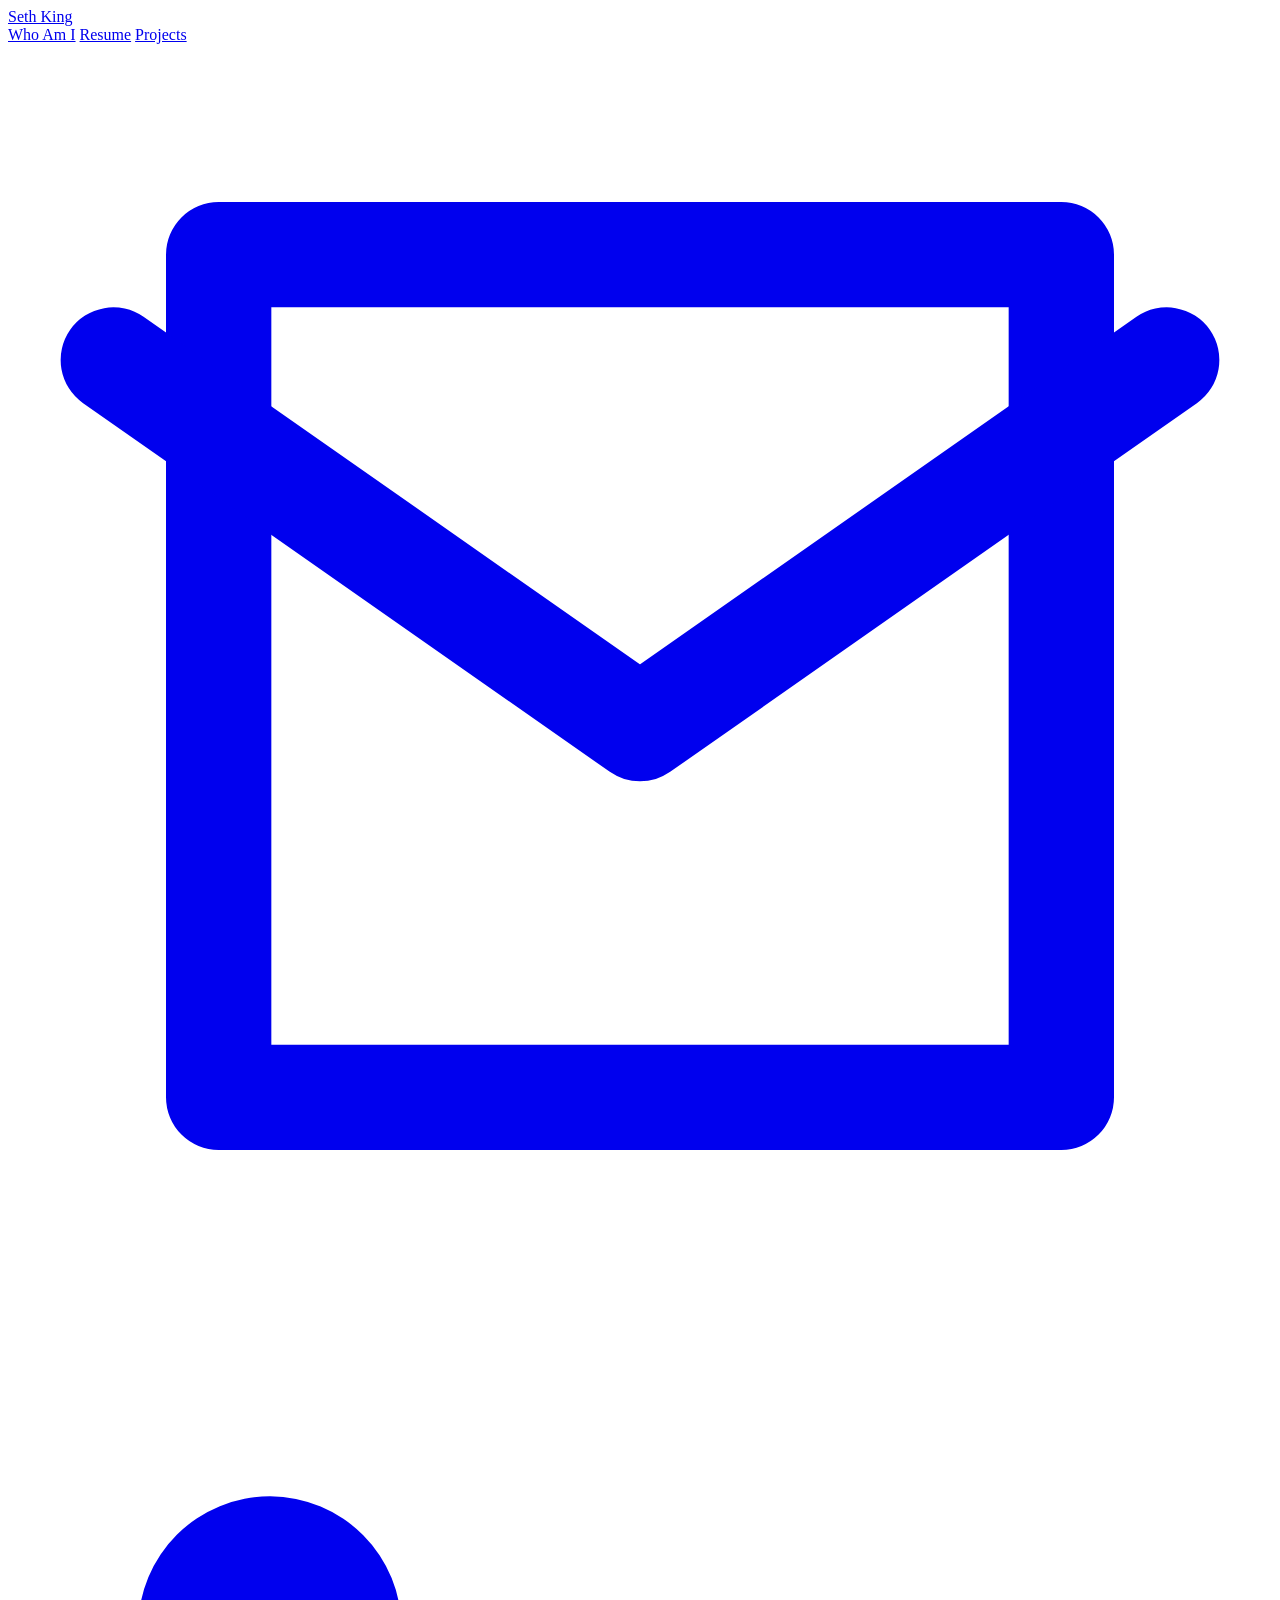
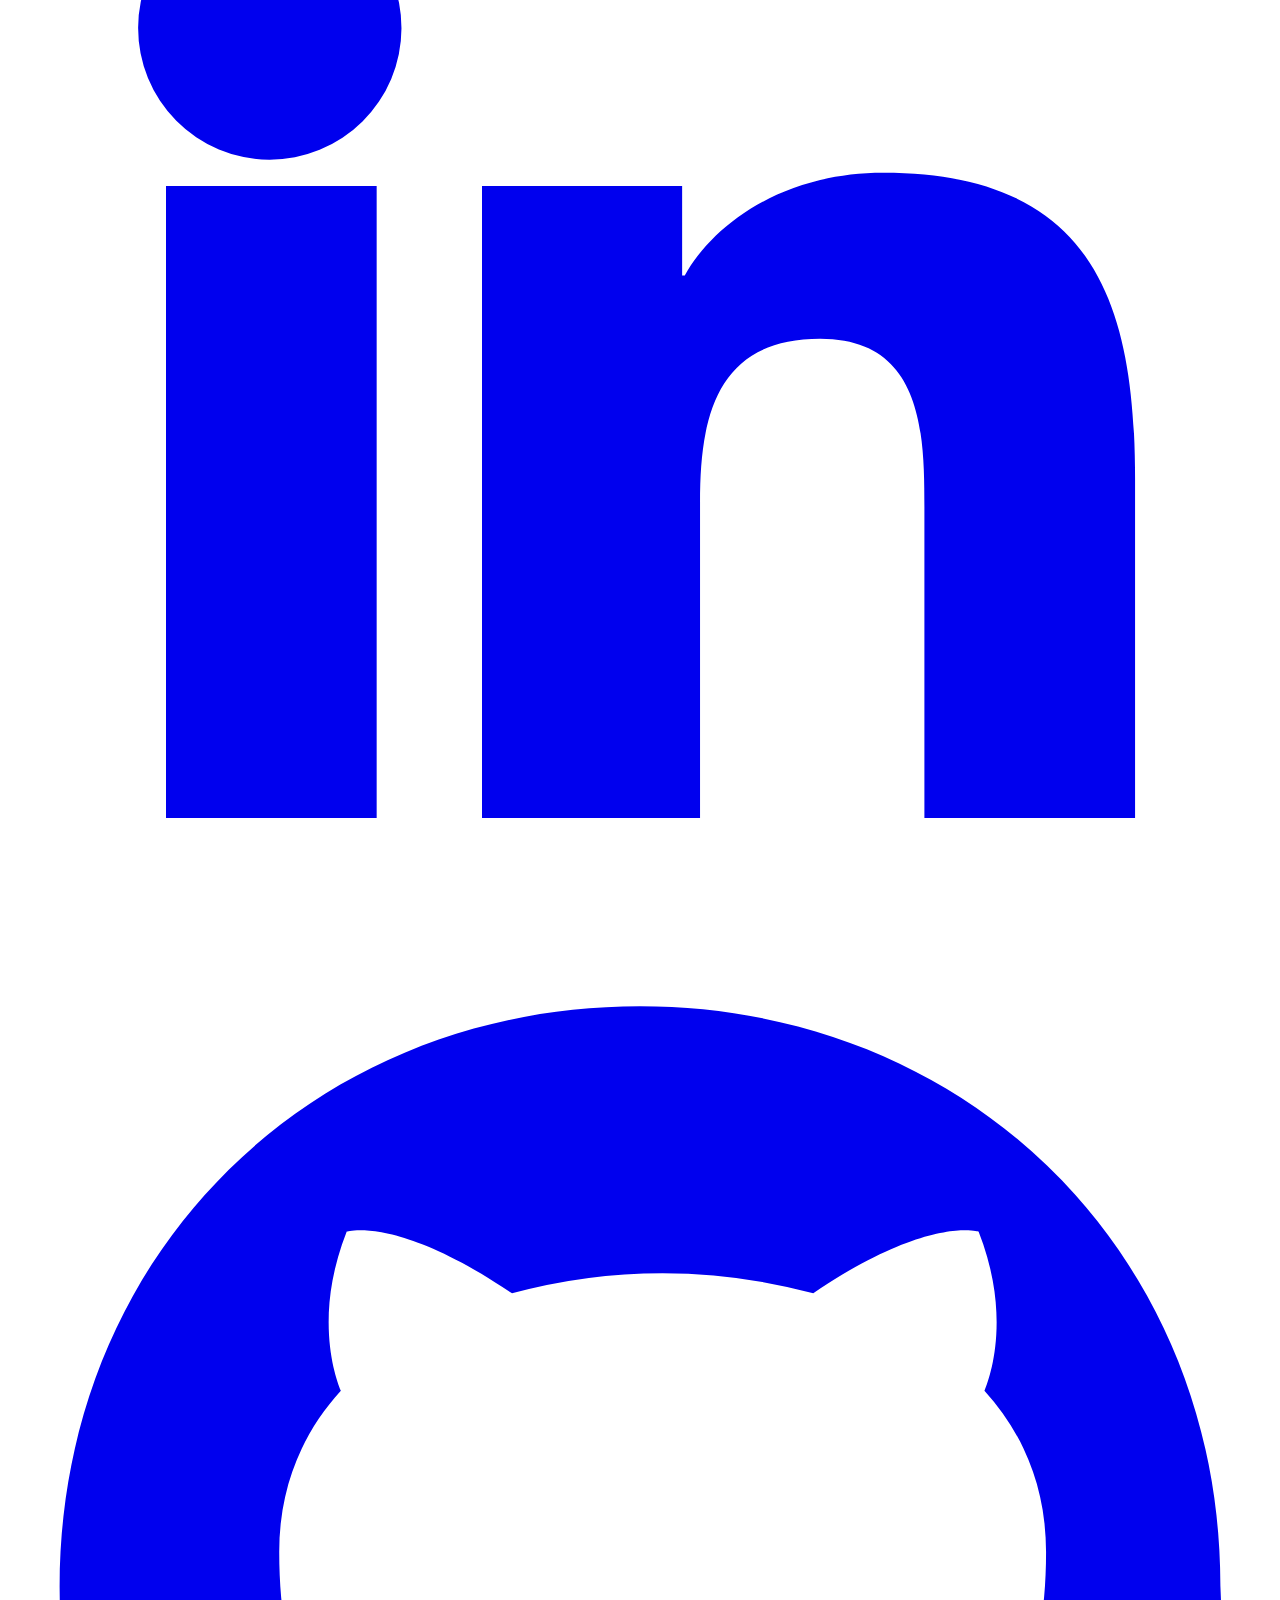
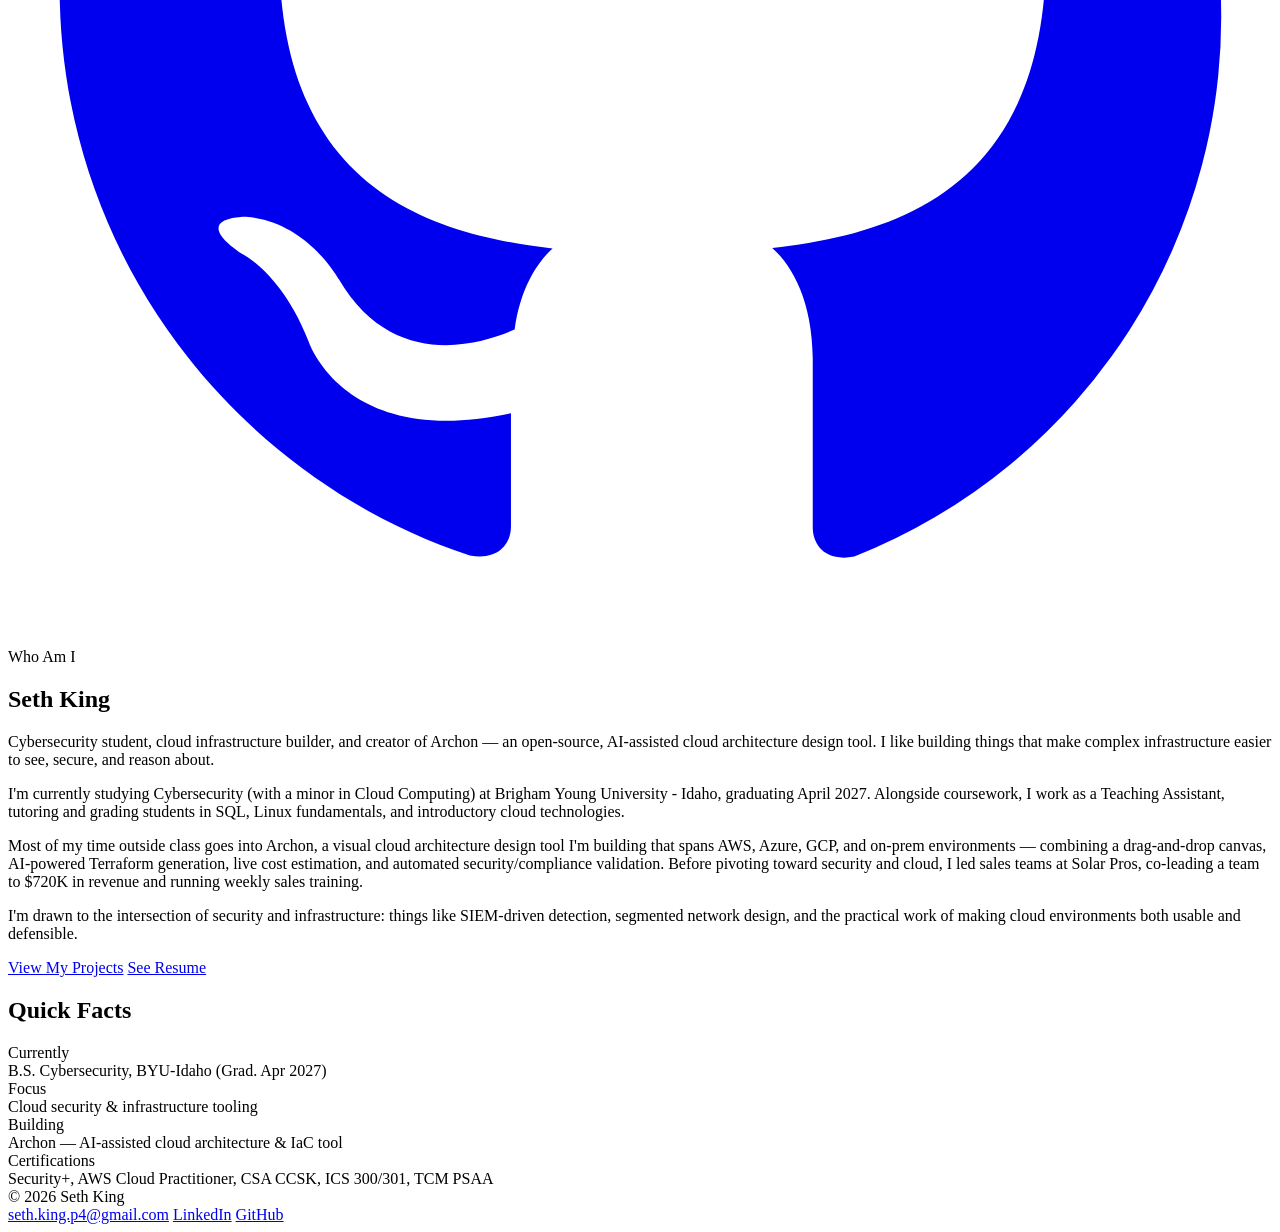
==== index.html @ 96cde3d1 "Add files via upload" ====
<!DOCTYPE html>
<html lang="en">
<head>
<meta charset="UTF-8">
<meta name="viewport" content="width=device-width, initial-scale=1.0">
<title>Seth King — Cybersecurity &amp; Cloud</title>
<meta name="description" content="Seth King — Cybersecurity student, cloud builder, and creator of Archon.">
<link rel="stylesheet" href="css/style.css">
</head>
<body>

<header class="site-header">
  <nav class="site-nav">
    <a href="index.html" class="brand">Seth King</a>
    <div class="nav-links">
      <a href="index.html" class="active">Who Am I</a>
      <a href="resume.html">Resume</a>
      <a href="projects.html">Projects</a>
    </div>
    <div class="nav-social">
      <a href="mailto:seth.king.p4@gmail.com" title="Email" aria-label="Email">
        <svg viewBox="0 0 24 24" fill="none" stroke="currentColor" stroke-width="2" stroke-linecap="round" stroke-linejoin="round"><path d="M4 4h16v16H4z"/><path d="M22 6l-10 7L2 6"/></svg>
      </a>
      <a href="https://linkedin.com/in/sking4242" target="_blank" rel="noopener" title="LinkedIn" aria-label="LinkedIn">
        <svg viewBox="0 0 24 24" fill="currentColor"><path d="M4.98 3.5a2.5 2.5 0 11-.02 5 2.5 2.5 0 01.02-5zM3 9h4v12H3zM9 9h3.8v1.7h.05c.53-.95 1.83-1.95 3.77-1.95 4.03 0 4.78 2.53 4.78 5.82V21h-4v-5.9c0-1.4-.03-3.2-1.98-3.2-1.98 0-2.28 1.5-2.28 3.1V21H9z"/></svg>
      </a>
      <a href="https://github.com/sking-4242" target="_blank" rel="noopener" title="GitHub" aria-label="GitHub">
        <svg viewBox="0 0 24 24" fill="currentColor"><path d="M12 .5C5.73.5.98 5.24.98 11.52c0 5.03 3.26 9.29 7.79 10.8.57.1.78-.25.78-.55v-2.15c-3.17.69-3.84-1.36-3.84-1.36-.52-1.32-1.27-1.67-1.27-1.67-1.04-.71.08-.7.08-.7 1.15.08 1.76 1.18 1.76 1.18 1.02 1.75 2.68 1.25 3.34.96.1-.74.4-1.25.72-1.54-2.53-.29-5.19-1.27-5.19-5.63 0-1.24.44-2.26 1.17-3.06-.12-.29-.51-1.45.11-3.02 0 0 .96-.31 3.14 1.17a10.9 10.9 0 015.72 0c2.18-1.48 3.14-1.17 3.14-1.17.62 1.57.23 2.73.11 3.02.73.8 1.17 1.82 1.17 3.06 0 4.37-2.66 5.34-5.2 5.62.41.36.77 1.06.77 2.14v3.17c0 .3.21.66.79.55A11.02 11.02 0 0023.02 11.5C23.02 5.24 18.27.5 12 .5z"/></svg>
      </a>
    </div>
  </nav>
</header>

<main>
  <div class="wrap">

    <section>
      <span class="eyebrow">Who Am I</span>
      <h1>Seth King</h1>
      <p class="lead">Cybersecurity student, cloud infrastructure builder, and creator of Archon — an open-source, AI-assisted cloud architecture design tool. I like building things that make complex infrastructure easier to see, secure, and reason about.</p>

      <p>I'm currently studying Cybersecurity (with a minor in Cloud Computing) at Brigham Young University&nbsp;-&nbsp;Idaho, graduating April 2027. Alongside coursework, I work as a Teaching Assistant, tutoring and grading students in SQL, Linux fundamentals, and introductory cloud technologies.</p>

      <p>Most of my time outside class goes into Archon, a visual cloud architecture design tool I'm building that spans AWS, Azure, GCP, and on-prem environments — combining a drag-and-drop canvas, AI-powered Terraform generation, live cost estimation, and automated security/compliance validation. Before pivoting toward security and cloud, I led sales teams at Solar Pros, co-leading a team to $720K in revenue and running weekly sales training.</p>

      <p>I'm drawn to the intersection of security and infrastructure: things like SIEM-driven detection, segmented network design, and the practical work of making cloud environments both usable and defensible.</p>

      <div class="btn-row">
        <a class="btn btn-primary" href="projects.html">View My Projects</a>
        <a class="btn btn-outline" href="resume.html">See Resume</a>
      </div>
    </section>

    <section>
      <h2>Quick Facts</h2>
      <div class="facts-grid">
        <div class="fact">
          <div class="label">Currently</div>
          <div class="value">B.S. Cybersecurity, BYU&#8209;Idaho (Grad. Apr 2027)</div>
        </div>
        <div class="fact">
          <div class="label">Focus</div>
          <div class="value">Cloud security &amp; infrastructure tooling</div>
        </div>
        <div class="fact">
          <div class="label">Building</div>
          <div class="value">Archon — AI-assisted cloud architecture &amp; IaC tool</div>
        </div>
        <div class="fact">
          <div class="label">Certifications</div>
          <div class="value">Security+, AWS Cloud Practitioner, CSA CCSK, ICS 300/301, TCM PSAA</div>
        </div>
      </div>
    </section>

  </div>
</main>

<footer class="site-footer">
  <div class="wrap">
    <span>&copy; 2026 Seth King</span>
    <div class="nav-social">
      <a href="mailto:seth.king.p4@gmail.com">seth.king.p4@gmail.com</a>
      <a href="https://linkedin.com/in/sking4242" target="_blank" rel="noopener">LinkedIn</a>
      <a href="https://github.com/sking-4242" target="_blank" rel="noopener">GitHub</a>
    </div>
  </div>
</footer>

</body>
</html>
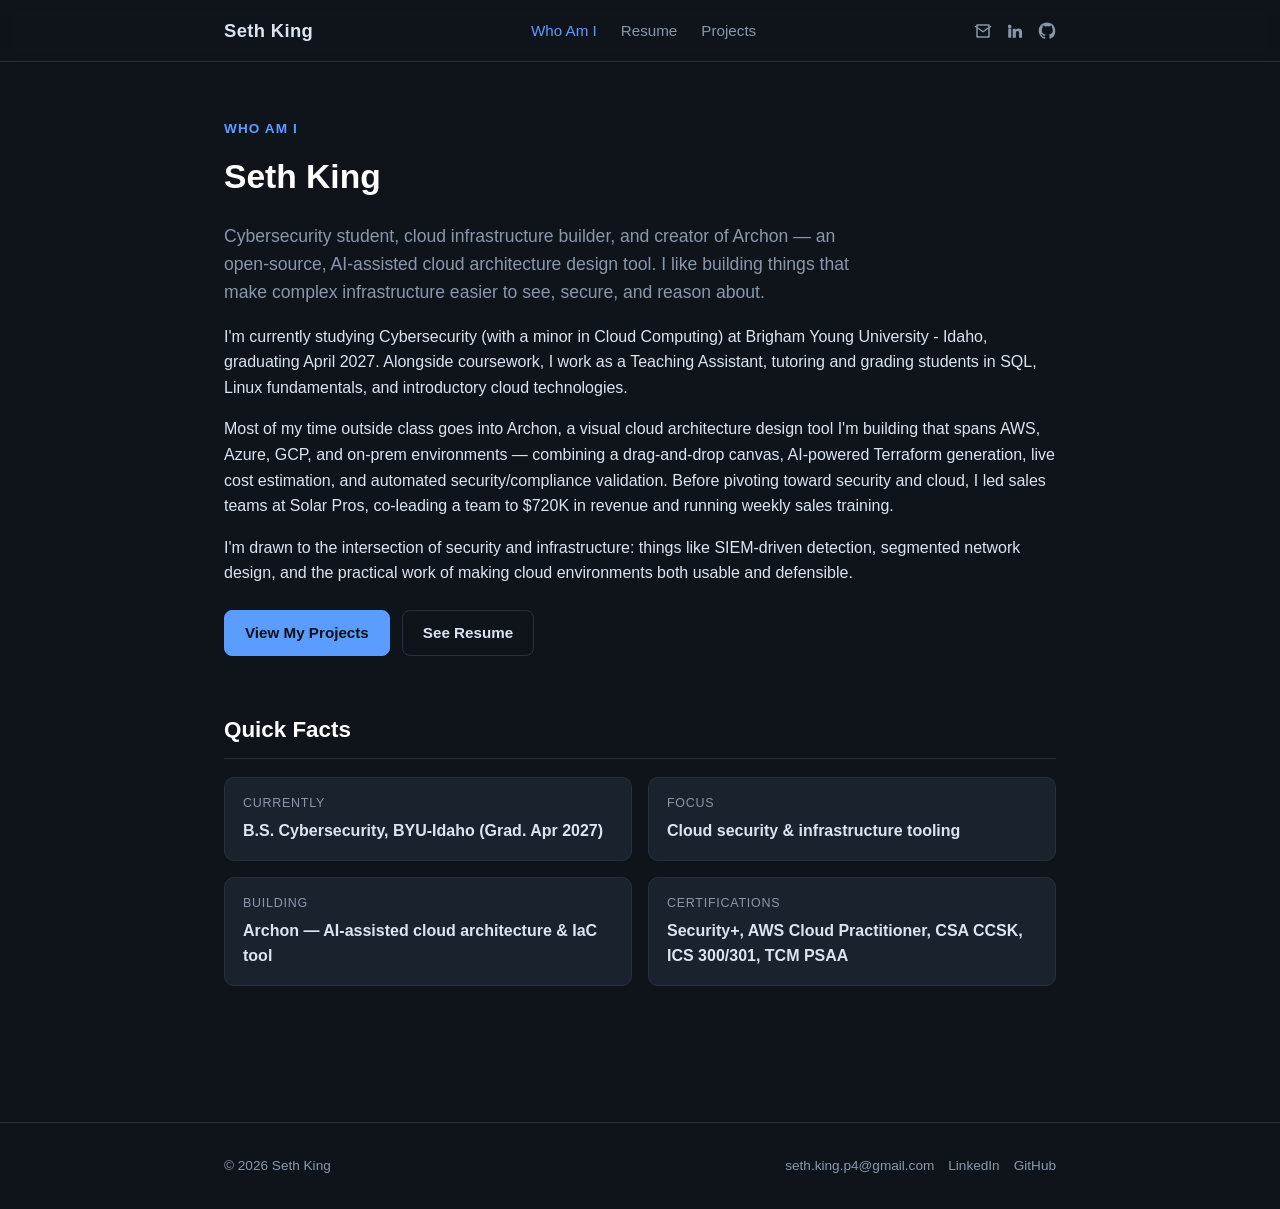
==== commit 20b1e140: "Update stylesheet link path in index.html" ====
--- a/index.html
+++ b/index.html
@@ -5,7 +5,7 @@
 <meta name="viewport" content="width=device-width, initial-scale=1.0">
 <title>Seth King — Cybersecurity &amp; Cloud</title>
 <meta name="description" content="Seth King — Cybersecurity student, cloud builder, and creator of Archon.">
-<link rel="stylesheet" href="css/style.css">
+<link rel="stylesheet" href="/style.css">
 </head>
 <body>
 
--- a/style.css
+++ b/style.css
@@ -0,0 +1,408 @@
+:root {
+  --bg: #0f141b;
+  --bg-alt: #161d27;
+  --bg-card: #1a222e;
+  --border: #26303f;
+  --text: #dbe4f0;
+  --text-muted: #8a97ab;
+  --accent: #5b9dff;
+  --accent-dim: #3a6fc4;
+  --accent-soft: rgba(91, 157, 255, 0.12);
+  --radius: 10px;
+  --max-width: 880px;
+}
+
+* {
+  box-sizing: border-box;
+}
+
+html {
+  scroll-behavior: smooth;
+}
+
+body {
+  margin: 0;
+  background: var(--bg);
+  color: var(--text);
+  font-family: "Segoe UI", -apple-system, BlinkMacSystemFont, "Helvetica Neue", Arial, sans-serif;
+  line-height: 1.6;
+  -webkit-font-smoothing: antialiased;
+}
+
+a {
+  color: var(--accent);
+  text-decoration: none;
+}
+
+a:hover {
+  text-decoration: underline;
+}
+
+img {
+  max-width: 100%;
+  display: block;
+}
+
+/* Layout */
+.wrap {
+  max-width: var(--max-width);
+  margin: 0 auto;
+  padding: 0 24px;
+}
+
+/* Nav */
+header.site-header {
+  border-bottom: 1px solid var(--border);
+  background: rgba(15, 20, 27, 0.9);
+  backdrop-filter: blur(6px);
+  position: sticky;
+  top: 0;
+  z-index: 50;
+}
+
+nav.site-nav {
+  max-width: var(--max-width);
+  margin: 0 auto;
+  padding: 16px 24px;
+  display: flex;
+  align-items: center;
+  justify-content: space-between;
+  gap: 16px;
+  flex-wrap: wrap;
+}
+
+.brand {
+  font-size: 1.15rem;
+  font-weight: 700;
+  color: var(--text);
+  letter-spacing: 0.02em;
+}
+
+.brand:hover {
+  text-decoration: none;
+  color: var(--accent);
+}
+
+.nav-links {
+  display: flex;
+  gap: 24px;
+  align-items: center;
+  flex-wrap: wrap;
+}
+
+.nav-links a {
+  color: var(--text-muted);
+  font-size: 0.95rem;
+  font-weight: 500;
+}
+
+.nav-links a:hover,
+.nav-links a.active {
+  color: var(--text);
+  text-decoration: none;
+}
+
+.nav-links a.active {
+  color: var(--accent);
+}
+
+.nav-social {
+  display: flex;
+  gap: 14px;
+  align-items: center;
+}
+
+.nav-social a {
+  color: var(--text-muted);
+  display: inline-flex;
+}
+
+.nav-social a:hover {
+  color: var(--accent);
+}
+
+.nav-social svg {
+  width: 18px;
+  height: 18px;
+}
+
+/* Main content spacing */
+main {
+  padding: 56px 0 80px;
+}
+
+section {
+  margin-bottom: 56px;
+}
+
+h1 {
+  font-size: 2.1rem;
+  margin: 0 0 8px;
+  color: #fff;
+}
+
+h2 {
+  font-size: 1.4rem;
+  margin: 0 0 18px;
+  color: #fff;
+  border-bottom: 1px solid var(--border);
+  padding-bottom: 10px;
+}
+
+h3 {
+  font-size: 1.1rem;
+  margin: 0 0 4px;
+  color: var(--text);
+}
+
+.eyebrow {
+  color: var(--accent);
+  font-size: 0.85rem;
+  font-weight: 600;
+  letter-spacing: 0.08em;
+  text-transform: uppercase;
+  margin-bottom: 10px;
+  display: block;
+}
+
+.lead {
+  font-size: 1.1rem;
+  color: var(--text-muted);
+  max-width: 640px;
+}
+
+/* Buttons */
+.btn {
+  display: inline-flex;
+  align-items: center;
+  gap: 8px;
+  padding: 10px 20px;
+  border-radius: 8px;
+  font-weight: 600;
+  font-size: 0.95rem;
+  border: 1px solid var(--accent-dim);
+}
+
+.btn:hover {
+  text-decoration: none;
+}
+
+.btn-primary {
+  background: var(--accent);
+  color: #0b1016;
+  border-color: var(--accent);
+}
+
+.btn-primary:hover {
+  background: #78adff;
+}
+
+.btn-outline {
+  background: transparent;
+  color: var(--text);
+  border-color: var(--border);
+}
+
+.btn-outline:hover {
+  border-color: var(--accent);
+  color: var(--accent);
+}
+
+.btn-row {
+  display: flex;
+  gap: 12px;
+  flex-wrap: wrap;
+  margin-top: 24px;
+}
+
+/* Cards */
+.card {
+  background: var(--bg-card);
+  border: 1px solid var(--border);
+  border-radius: var(--radius);
+  padding: 24px;
+}
+
+.card + .card {
+  margin-top: 20px;
+}
+
+/* Tags */
+.tags {
+  display: flex;
+  flex-wrap: wrap;
+  gap: 8px;
+  margin: 14px 0;
+}
+
+.tag {
+  background: var(--accent-soft);
+  color: var(--accent);
+  border: 1px solid rgba(91, 157, 255, 0.25);
+  border-radius: 999px;
+  padding: 4px 12px;
+  font-size: 0.78rem;
+  font-weight: 600;
+}
+
+/* Facts grid (index page) */
+.facts-grid {
+  display: grid;
+  grid-template-columns: repeat(2, 1fr);
+  gap: 16px;
+  margin-top: 10px;
+}
+
+.fact {
+  background: var(--bg-card);
+  border: 1px solid var(--border);
+  border-radius: var(--radius);
+  padding: 16px 18px;
+}
+
+.fact .label {
+  color: var(--text-muted);
+  font-size: 0.78rem;
+  text-transform: uppercase;
+  letter-spacing: 0.06em;
+  margin-bottom: 4px;
+}
+
+.fact .value {
+  font-weight: 600;
+  color: var(--text);
+}
+
+/* Resume page */
+.resume-header {
+  display: flex;
+  justify-content: space-between;
+  align-items: flex-start;
+  gap: 20px;
+  flex-wrap: wrap;
+  margin-bottom: 40px;
+}
+
+.resume-entry {
+  margin-bottom: 20px;
+}
+
+.resume-entry:last-child {
+  margin-bottom: 0;
+}
+
+.resume-entry-head {
+  display: flex;
+  justify-content: space-between;
+  gap: 12px;
+  flex-wrap: wrap;
+  align-items: baseline;
+}
+
+.resume-entry-head .org {
+  color: var(--text-muted);
+  font-size: 0.92rem;
+}
+
+.resume-entry-head .dates {
+  color: var(--text-muted);
+  font-size: 0.85rem;
+  white-space: nowrap;
+}
+
+ul.bullets {
+  margin: 8px 0 0;
+  padding-left: 20px;
+  color: var(--text-muted);
+}
+
+ul.bullets li {
+  margin-bottom: 4px;
+}
+
+.skills-grid {
+  display: grid;
+  grid-template-columns: 1fr 1fr;
+  gap: 32px;
+}
+
+@media (max-width: 600px) {
+  .skills-grid,
+  .facts-grid {
+    grid-template-columns: 1fr;
+  }
+}
+
+/* Projects */
+.project-card {
+  background: var(--bg-card);
+  border: 1px solid var(--border);
+  border-radius: var(--radius);
+  padding: 28px;
+  margin-bottom: 24px;
+}
+
+.project-card.placeholder {
+  border-style: dashed;
+  color: var(--text-muted);
+}
+
+.project-title-row {
+  display: flex;
+  justify-content: space-between;
+  align-items: flex-start;
+  gap: 16px;
+  flex-wrap: wrap;
+}
+
+.project-status {
+  font-size: 0.75rem;
+  font-weight: 700;
+  text-transform: uppercase;
+  letter-spacing: 0.05em;
+  padding: 4px 10px;
+  border-radius: 999px;
+  white-space: nowrap;
+}
+
+.status-active {
+  background: rgba(91, 157, 255, 0.15);
+  color: var(--accent);
+}
+
+.status-pending {
+  background: rgba(255, 255, 255, 0.06);
+  color: var(--text-muted);
+}
+
+.project-links {
+  margin-top: 16px;
+  display: flex;
+  gap: 16px;
+  flex-wrap: wrap;
+  font-size: 0.9rem;
+}
+
+/* Footer */
+footer.site-footer {
+  border-top: 1px solid var(--border);
+  padding: 32px 0;
+  color: var(--text-muted);
+  font-size: 0.85rem;
+}
+
+footer.site-footer .wrap {
+  display: flex;
+  justify-content: space-between;
+  align-items: center;
+  gap: 16px;
+  flex-wrap: wrap;
+}
+
+footer .nav-social a {
+  color: var(--text-muted);
+}
+
+footer .nav-social a:hover {
+  color: var(--accent);
+}
